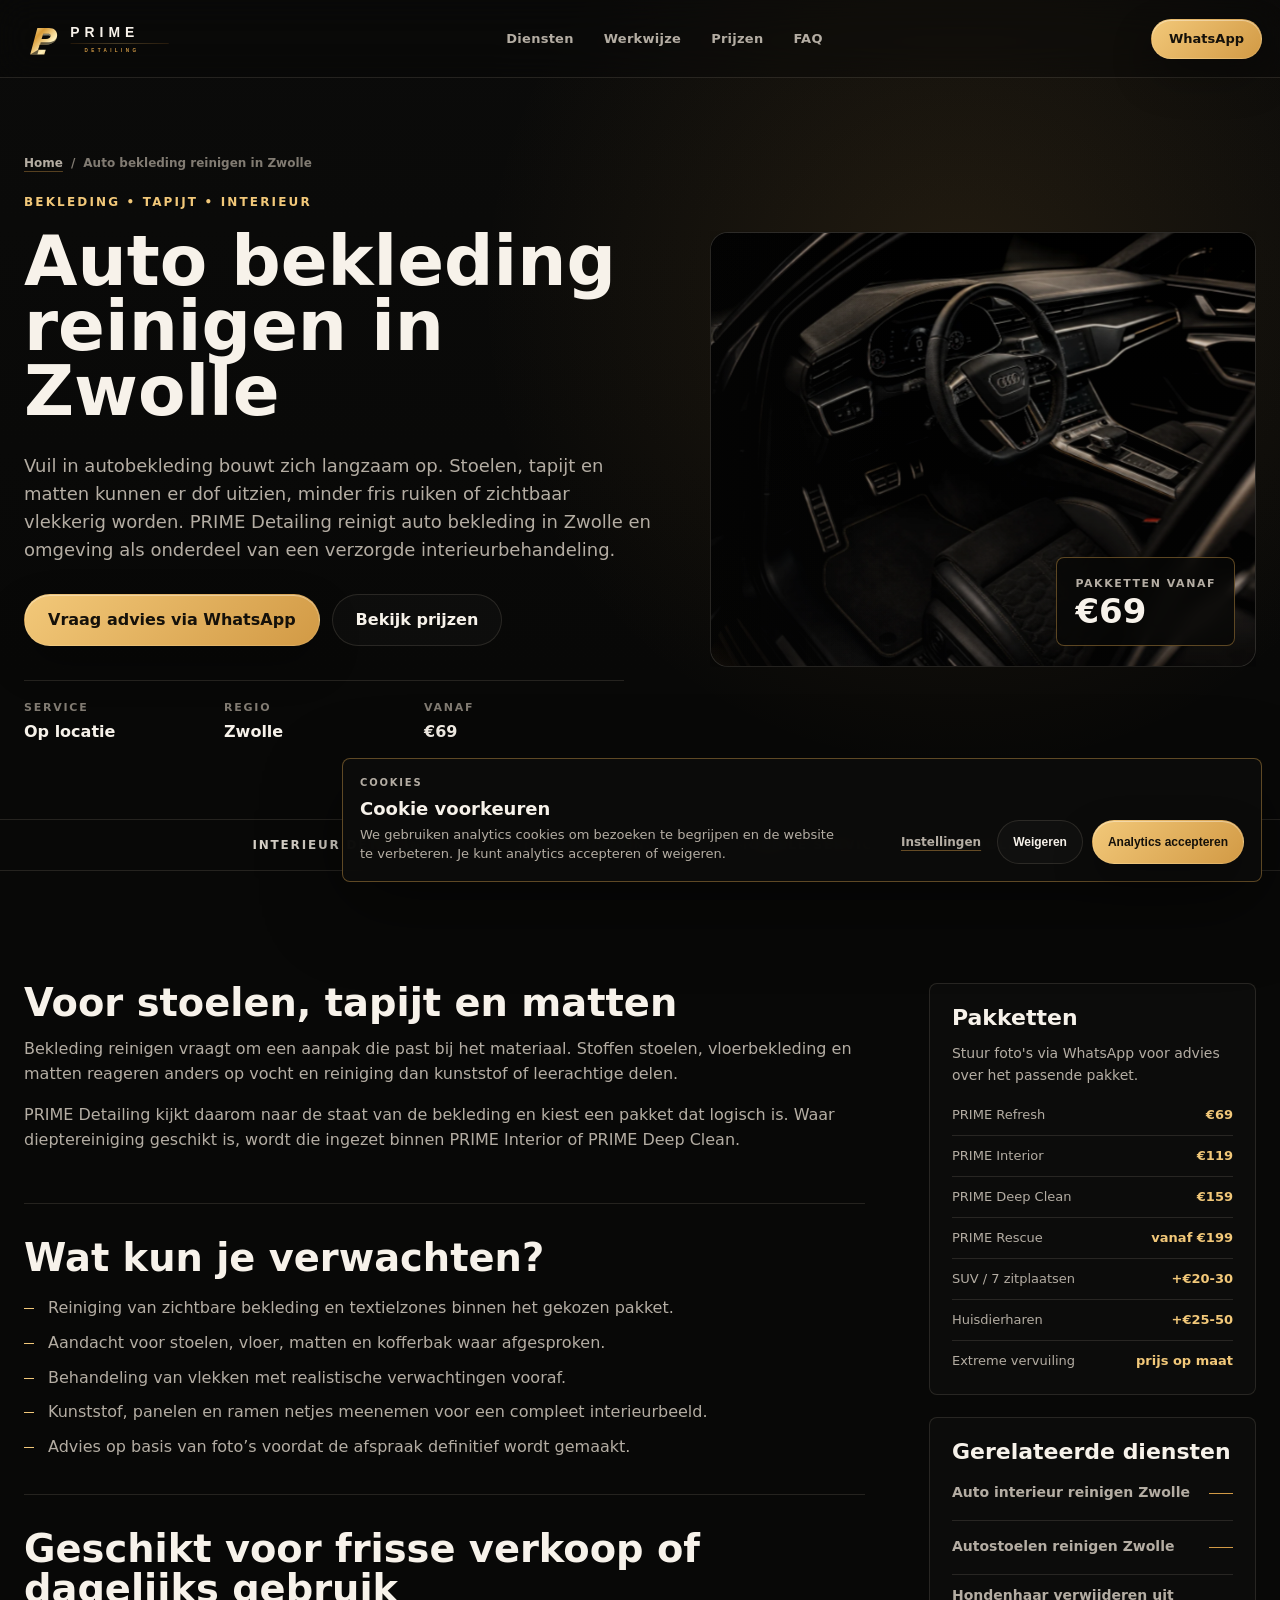
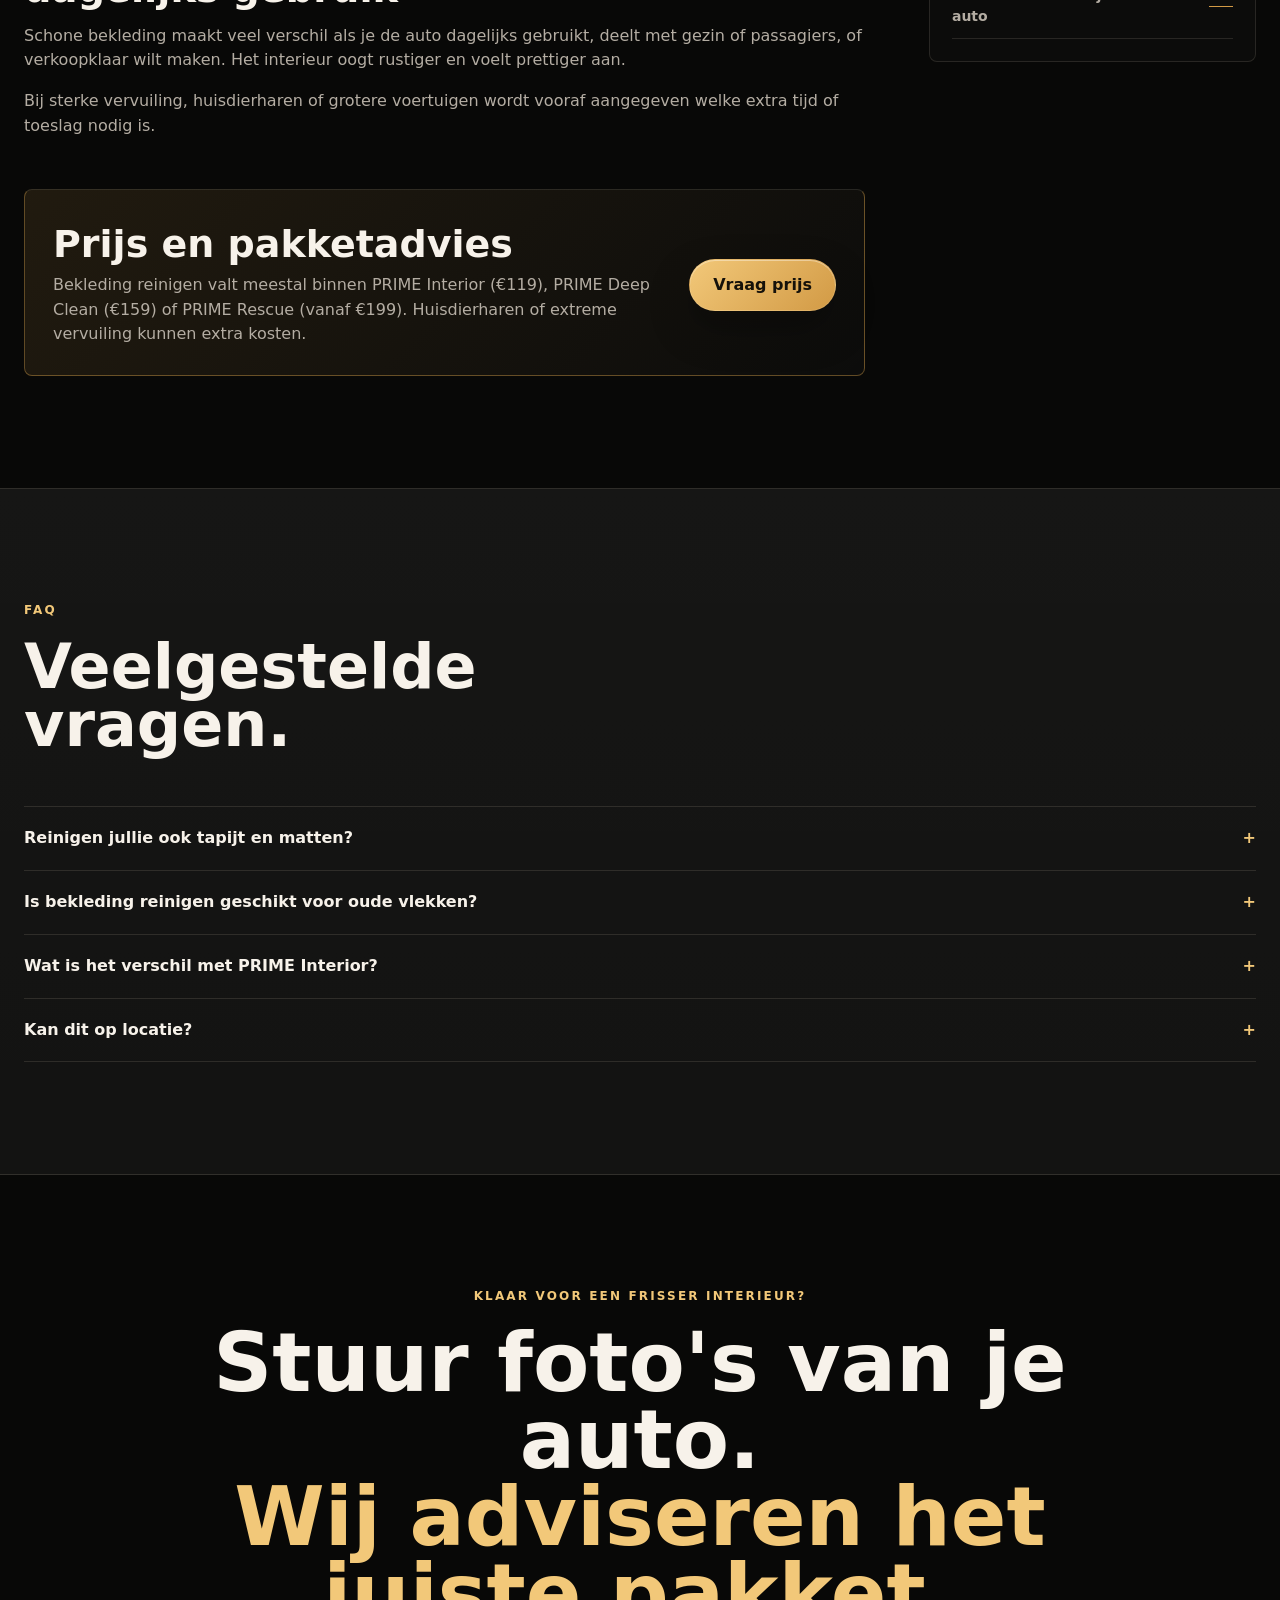
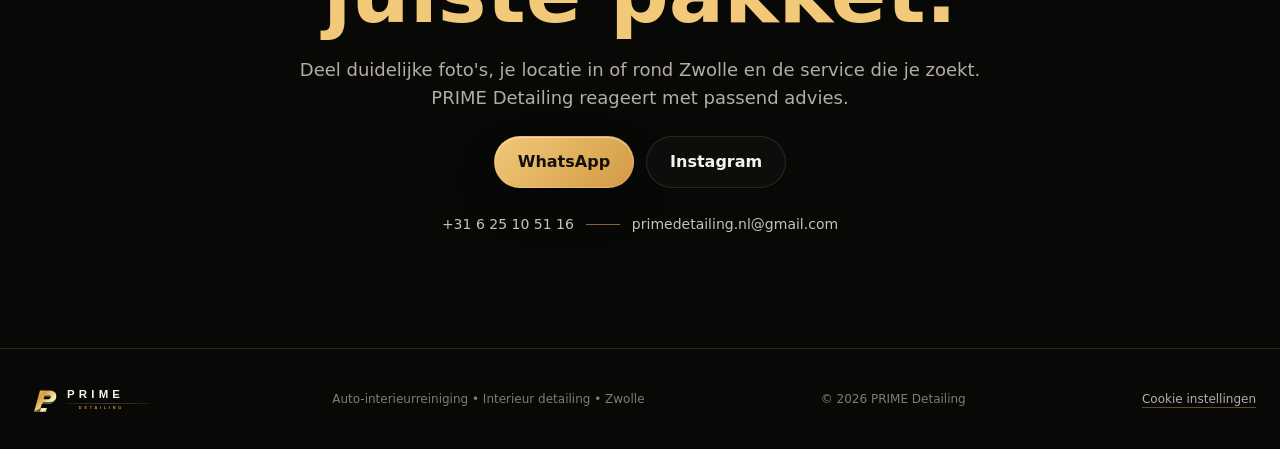
==== auto-bekleding-reinigen-zwolle/index.html @ 91b9eb79 "Add Dutch local SEO service pages" ====
<!doctype html>
<html lang="nl">
<head>
  <meta charset="UTF-8" />
  <meta name="viewport" content="width=device-width, initial-scale=1.0" />
  <meta name="theme-color" content="#080807" />
  <meta name="description" content="Auto bekleding reinigen in Zwolle en omgeving. PRIME Detailing reinigt stoelen, tapijt, matten en interieur op locatie." />
  <meta name="robots" content="index,follow" />
  <meta property="og:title" content="Auto Bekleding Reinigen Zwolle | PRIME Detailing" />
  <meta property="og:description" content="Auto bekleding reinigen in Zwolle en omgeving. PRIME Detailing reinigt stoelen, tapijt, matten en interieur op locatie." />
  <meta property="og:type" content="website" />
  <meta property="og:url" content="https://prime-detail.nl/auto-bekleding-reinigen-zwolle/" />
  <meta property="og:image" content="https://prime-detail.nl/assets/prime-detailing-og-zwolle.webp" />
  <meta property="og:image:width" content="1200" />
  <meta property="og:image:height" content="630" />
  <meta property="og:image:alt" content="PRIME Detailing auto-interieurreiniging in Zwolle" />
  <meta property="og:locale" content="nl_NL" />
  <meta property="og:site_name" content="PRIME Detailing" />
  <meta name="twitter:card" content="summary_large_image" />
  <meta name="twitter:title" content="Auto Bekleding Reinigen Zwolle | PRIME Detailing" />
  <meta name="twitter:description" content="Auto bekleding reinigen in Zwolle en omgeving. PRIME Detailing reinigt stoelen, tapijt, matten en interieur op locatie." />
  <meta name="twitter:image" content="https://prime-detail.nl/assets/prime-detailing-og-zwolle.webp" />
  <meta name="twitter:image:alt" content="PRIME Detailing auto-interieurreiniging in Zwolle" />
  <title>Auto Bekleding Reinigen Zwolle | PRIME Detailing</title>
  <link rel="icon" href="../assets/prime-logo-mark.svg" type="image/svg+xml" />
  <link rel="canonical" href="https://prime-detail.nl/auto-bekleding-reinigen-zwolle/" />
  <link rel="preload" as="image" href="../assets/prime-auto-interieur-reinigen-zwolle.webp" />
  <link rel="stylesheet" href="../styles.css?v=20260825-local-seo" />
  <script>
    window.dataLayer = window.dataLayer || [];
    window.gtag = function(){ dataLayer.push(arguments); };

    window.gtag("consent", "default", {
      analytics_storage: "denied",
      ad_storage: "denied",
      ad_user_data: "denied",
      ad_personalization: "denied",
      wait_for_update: 500
    });

    window.gtag("js", new Date());

    window.gtag("config", "G-OY96HZLQE2", {
      send_page_view: false
    });
  </script>
  <script async src="https://www.googletagmanager.com/gtag/js?id=G-OY96HZLQE2"></script>
  <script type="application/ld+json">
{
      "@context": "https://schema.org",
      "@type": "Service",
      "name": "Auto bekleding reinigen in Zwolle",
      "description": "Auto bekleding reinigen in Zwolle en omgeving. PRIME Detailing reinigt stoelen, tapijt, matten en interieur op locatie.",
      "serviceType": "Auto bekleding reinigen in Zwolle",
      "provider": {
            "@type": "AutomotiveBusiness",
            "name": "PRIME Detailing",
            "url": "https://prime-detail.nl/",
            "telephone": "+31 6 25 10 51 16",
            "email": "primedetailing.nl@gmail.com",
            "sameAs": [
                  "https://www.instagram.com/prime.detail.nl/"
            ]
      },
      "areaServed": {
            "@type": "City",
            "name": "Zwolle"
      }
}
  </script>
  <script type="application/ld+json">
{
      "@context": "https://schema.org",
      "@type": "FAQPage",
      "mainEntity": [
            {
                  "@type": "Question",
                  "name": "Reinigen jullie ook tapijt en matten?",
                  "acceptedAnswer": {
                        "@type": "Answer",
                        "text": "Ja, afhankelijk van het gekozen pakket worden stoelen, vloer, matten en kofferbak meegenomen."
                  }
            },
            {
                  "@type": "Question",
                  "name": "Is bekleding reinigen geschikt voor oude vlekken?",
                  "acceptedAnswer": {
                        "@type": "Answer",
                        "text": "Vaak is verbetering mogelijk, maar oude of ingetrokken vlekken verdwijnen niet altijd volledig. Foto’s vooraf helpen bij een eerlijke inschatting."
                  }
            },
            {
                  "@type": "Question",
                  "name": "Wat is het verschil met PRIME Interior?",
                  "acceptedAnswer": {
                        "@type": "Answer",
                        "text": "PRIME Interior is een pakket waarbij PRIME Refresh wordt uitgebreid met diepere reiniging van stoelen en tapijt waar dat passend is."
                  }
            },
            {
                  "@type": "Question",
                  "name": "Kan dit op locatie?",
                  "acceptedAnswer": {
                        "@type": "Answer",
                        "text": "Ja. PRIME Detailing werkt mobiel in Zwolle en omgeving, na afstemming van locatie en beschikbaarheden."
                  }
            }
      ]
}
  </script>
</head>
<body class="service-page">
  <header class="site-header">
    <a class="brand" href="../" aria-label="PRIME Detailing home">
      <img src="../assets/prime-logo-full.svg" alt="PRIME Detailing logo" width="760" height="210" />
    </a>
    <nav class="desktop-nav" aria-label="Hoofdnavigatie">
      <a href="../#diensten">Diensten</a>
      <a href="../#werkwijze">Werkwijze</a>
      <a href="#prijzen">Prijzen</a>
      <a href="#faq">FAQ</a>
    </nav>
    <div class="header-actions">
      <a class="button button-small wa-link" href="https://wa.me/31625105116?text=Hoi%20PRIME%2C%20ik%20wil%20graag%20mijn%20auto%20bekleding%20laten%20reinigen%20in%20Zwolle.%20Ik%20stuur%20foto's%20van%20de%20stoelen%2C%20tapijt%2C%20matten%20en%20mijn%20locatie%20mee." target="_blank" rel="noopener" data-track-placement="service_header" data-package="Auto bekleding reinigen in Zwolle">WhatsApp</a>
      <button class="mobile-menu-toggle" id="mobileMenuToggle" type="button" aria-controls="mobileMenu" aria-expanded="false" aria-label="Menu openen">
        <span></span>
        <span></span>
      </button>
    </div>
    <div class="mobile-nav-backdrop" id="mobileNavBackdrop" hidden></div>
    <nav class="mobile-nav" id="mobileMenu" aria-label="Mobiele navigatie" hidden>
      <a href="../#diensten">Diensten</a>
      <a href="../#werkwijze">Werkwijze</a>
      <a href="#prijzen">Prijzen</a>
      <a href="#faq">FAQ</a>
      <a href="../#contact">Contact</a>
      <a class="button wa-link" href="https://wa.me/31625105116?text=Hoi%20PRIME%2C%20ik%20wil%20graag%20mijn%20auto%20bekleding%20laten%20reinigen%20in%20Zwolle.%20Ik%20stuur%20foto's%20van%20de%20stoelen%2C%20tapijt%2C%20matten%20en%20mijn%20locatie%20mee." target="_blank" rel="noopener" data-track-placement="service_mobile_nav" data-package="Auto bekleding reinigen in Zwolle">WhatsApp</a>
    </nav>
  </header>

  <main id="top" class="service-page-main">
    <section class="hero section-pad">
      <div class="hero-copy reveal">
        <nav class="breadcrumbs" aria-label="Breadcrumb">
          <a href="../">Home</a>
          <span aria-hidden="true">/</span>
          <span>Auto bekleding reinigen in Zwolle</span>
        </nav>
        <p class="eyebrow">BEKLEDING • TAPIJT • INTERIEUR</p>
        <h1 class="hero-title">Auto bekleding reinigen in Zwolle</h1>
        <p class="hero-text">Vuil in autobekleding bouwt zich langzaam op. Stoelen, tapijt en matten kunnen er dof uitzien, minder fris ruiken of zichtbaar vlekkerig worden. PRIME Detailing reinigt auto bekleding in Zwolle en omgeving als onderdeel van een verzorgde interieurbehandeling.</p>
        <div class="hero-ctas">
          <a class="button wa-link" href="https://wa.me/31625105116?text=Hoi%20PRIME%2C%20ik%20wil%20graag%20mijn%20auto%20bekleding%20laten%20reinigen%20in%20Zwolle.%20Ik%20stuur%20foto's%20van%20de%20stoelen%2C%20tapijt%2C%20matten%20en%20mijn%20locatie%20mee." target="_blank" rel="noopener" data-track-placement="service_hero" data-package="Auto bekleding reinigen in Zwolle">Vraag advies via WhatsApp</a>
          <a class="button button-ghost" href="#prijzen">Bekijk prijzen</a>
        </div>
        <dl class="fact-strip" aria-label="PRIME Detailing kerninformatie">
          <div><dt>Service</dt><dd>Op locatie</dd></div>
          <div><dt>Regio</dt><dd>Zwolle</dd></div>
          <div><dt>Vanaf</dt><dd>€69</dd></div>
        </dl>
      </div>

      <div class="hero-media reveal" aria-label="PRIME Detailing premium interieur">
        <img src="../assets/prime-auto-interieur-reinigen-zwolle.webp" alt="Auto bekleding reinigen in Zwolle door PRIME Detailing in Zwolle" width="1536" height="1024" loading="eager" fetchpriority="high" decoding="async" />
        <div class="hero-price">
          <span>Pakketten vanaf</span>
          <strong>€69</strong>
        </div>
      </div>
    </section>

    <section class="ticker" aria-label="Diensten overzicht">
      <div class="ticker-track">
        <span>INTERIEUR DETAILING</span>
        <i aria-hidden="true"></i>
        <span>DIEPTEREINIGING</span>
        <i aria-hidden="true"></i>
        <span>MOBIELE SERVICE</span>
        <i aria-hidden="true"></i>
        <span>ZWOLLE</span>
        <i class="ticker-clone" aria-hidden="true"></i>
        <span class="ticker-clone" aria-hidden="true">INTERIEUR DETAILING</span>
        <i class="ticker-clone" aria-hidden="true"></i>
        <span class="ticker-clone" aria-hidden="true">DIEPTEREINIGING</span>
        <i class="ticker-clone" aria-hidden="true"></i>
        <span class="ticker-clone" aria-hidden="true">MOBIELE SERVICE</span>
        <i class="ticker-clone" aria-hidden="true"></i>
        <span class="ticker-clone" aria-hidden="true">ZWOLLE</span>
        <i class="ticker-clone" aria-hidden="true"></i>
      </div>
    </section>

    <section class="section-pad">
      <div class="service-content">
        <div class="service-prose">
          <section class="reveal">
            <h2>Voor stoelen, tapijt en matten</h2>
            <p>Bekleding reinigen vraagt om een aanpak die past bij het materiaal. Stoffen stoelen, vloerbekleding en matten reageren anders op vocht en reiniging dan kunststof of leerachtige delen.</p>
            <p>PRIME Detailing kijkt daarom naar de staat van de bekleding en kiest een pakket dat logisch is. Waar dieptereiniging geschikt is, wordt die ingezet binnen PRIME Interior of PRIME Deep Clean.</p>
          </section>

          <section class="reveal">
            <h2>Wat kun je verwachten?</h2>
            <ul class="service-list">
              <li>Reiniging van zichtbare bekleding en textielzones binnen het gekozen pakket.</li>
              <li>Aandacht voor stoelen, vloer, matten en kofferbak waar afgesproken.</li>
              <li>Behandeling van vlekken met realistische verwachtingen vooraf.</li>
              <li>Kunststof, panelen en ramen netjes meenemen voor een compleet interieurbeeld.</li>
              <li>Advies op basis van foto’s voordat de afspraak definitief wordt gemaakt.</li>
            </ul>
          </section>

          <section class="reveal">
            <h2>Geschikt voor frisse verkoop of dagelijks gebruik</h2>
            <p>Schone bekleding maakt veel verschil als je de auto dagelijks gebruikt, deelt met gezin of passagiers, of verkoopklaar wilt maken. Het interieur oogt rustiger en voelt prettiger aan.</p>
            <p>Bij sterke vervuiling, huisdierharen of grotere voertuigen wordt vooraf aangegeven welke extra tijd of toeslag nodig is.</p>
          </section>

          <section id="prijzen" class="service-cta reveal">
            <div>
              <h2>Prijs en pakketadvies</h2>
              <p>Bekleding reinigen valt meestal binnen PRIME Interior (€119), PRIME Deep Clean (€159) of PRIME Rescue (vanaf €199). Huisdierharen of extreme vervuiling kunnen extra kosten.</p>
            </div>
            <a class="button wa-link" href="https://wa.me/31625105116?text=Hoi%20PRIME%2C%20ik%20wil%20graag%20mijn%20auto%20bekleding%20laten%20reinigen%20in%20Zwolle.%20Ik%20stuur%20foto's%20van%20de%20stoelen%2C%20tapijt%2C%20matten%20en%20mijn%20locatie%20mee." target="_blank" rel="noopener" data-track-placement="service_pricing" data-package="Auto bekleding reinigen in Zwolle">Vraag prijs</a>
          </section>
        </div>

        <aside class="service-panel reveal" aria-label="Service informatie">
          <div class="service-aside-block">
            <h2>Pakketten</h2>
            <p>Stuur foto's via WhatsApp voor advies over het passende pakket.</p>
            <ul>
              <li><span>PRIME Refresh</span><strong>€69</strong></li>
              <li><span>PRIME Interior</span><strong>€119</strong></li>
              <li><span>PRIME Deep Clean</span><strong>€159</strong></li>
              <li><span>PRIME Rescue</span><strong>vanaf €199</strong></li>
              <li><span>SUV / 7 zitplaatsen</span><strong>+€20-30</strong></li>
              <li><span>Huisdierharen</span><strong>+€25-50</strong></li>
              <li><span>Extreme vervuiling</span><strong>prijs op maat</strong></li>
            </ul>
          </div>
          <div class="service-aside-block">
            <h2>Gerelateerde diensten</h2>
            <div class="service-related">
              <a href="../auto-interieur-reinigen-zwolle/">Auto interieur reinigen Zwolle</a>
            <a href="../autostoelen-reinigen-zwolle/">Autostoelen reinigen Zwolle</a>
            <a href="../hondenhaar-verwijderen-auto/">Hondenhaar verwijderen uit auto</a>
            </div>
          </div>
        </aside>
      </div>
    </section>

    <section id="faq" class="section-pad section-dark faq-section">
      <div class="section-heading reveal">
        <p class="eyebrow">FAQ</p>
        <h2>Veelgestelde vragen.</h2>
      </div>
      <div class="faq-list reveal">
        <details><summary>Reinigen jullie ook tapijt en matten?</summary><p>Ja, afhankelijk van het gekozen pakket worden stoelen, vloer, matten en kofferbak meegenomen.</p></details>
          <details><summary>Is bekleding reinigen geschikt voor oude vlekken?</summary><p>Vaak is verbetering mogelijk, maar oude of ingetrokken vlekken verdwijnen niet altijd volledig. Foto’s vooraf helpen bij een eerlijke inschatting.</p></details>
          <details><summary>Wat is het verschil met PRIME Interior?</summary><p>PRIME Interior is een pakket waarbij PRIME Refresh wordt uitgebreid met diepere reiniging van stoelen en tapijt waar dat passend is.</p></details>
          <details><summary>Kan dit op locatie?</summary><p>Ja. PRIME Detailing werkt mobiel in Zwolle en omgeving, na afstemming van locatie en beschikbaarheden.</p></details>
      </div>
    </section>

    <section id="contact" class="final-cta section-pad">
      <p class="eyebrow reveal">KLAAR VOOR EEN FRISSER INTERIEUR?</p>
      <h2 class="reveal">Stuur foto's van je auto.<br><span>Wij adviseren het juiste pakket.</span></h2>
      <p class="reveal">Deel duidelijke foto's, je locatie in of rond Zwolle en de service die je zoekt. PRIME Detailing reageert met passend advies.</p>
      <div class="hero-ctas center reveal">
        <a class="button wa-link" href="https://wa.me/31625105116?text=Hoi%20PRIME%2C%20ik%20wil%20graag%20mijn%20auto%20bekleding%20laten%20reinigen%20in%20Zwolle.%20Ik%20stuur%20foto's%20van%20de%20stoelen%2C%20tapijt%2C%20matten%20en%20mijn%20locatie%20mee." target="_blank" rel="noopener" data-track-placement="service_final_cta" data-package="Auto bekleding reinigen in Zwolle">WhatsApp</a>
        <a class="button button-ghost instagram-link" href="https://www.instagram.com/prime.detail.nl/" target="_blank" rel="noopener" data-track-placement="service_final_cta">Instagram</a>
      </div>
      <div class="contact-line reveal" aria-label="Contactgegevens">
        <a href="tel:+31625105116" data-track-placement="service_contact">+31 6 25 10 51 16</a>
        <span aria-hidden="true"></span>
        <a href="mailto:primedetailing.nl@gmail.com" data-track-placement="service_contact">primedetailing.nl@gmail.com</a>
      </div>
    </section>
  </main>

  <footer>
    <div class="brand footer-brand">
      <img src="../assets/prime-logo-full.svg" alt="PRIME Detailing" width="760" height="210" />
    </div>
    <p>Auto-interieurreiniging • Interieur detailing • Zwolle</p>
    <p>© <span id="year"></span> PRIME Detailing</p>
    <button class="footer-cookie-link" id="cookieSettingsFooter" type="button">Cookie instellingen</button>
  </footer>

  <section class="cookie-banner" id="cookieBanner" role="dialog" aria-labelledby="cookieTitle" aria-describedby="cookieText" hidden>
    <div class="cookie-copy">
      <p class="eyebrow">COOKIES</p>
      <h2 id="cookieTitle">Cookie voorkeuren</h2>
      <p id="cookieText">We gebruiken analytics cookies om bezoeken te begrijpen en de website te verbeteren. Je kunt analytics accepteren of weigeren.</p>
      <div class="cookie-preferences" id="cookiePreferences" hidden>
        <label class="cookie-toggle">
          <input id="cookieAnalyticsToggle" type="checkbox" />
          <span>
            <strong>Analytics cookies</strong>
            <em>Helpt ons te zien hoe de website wordt gebruikt.</em>
          </span>
        </label>
      </div>
    </div>
    <div class="cookie-actions">
      <button class="cookie-settings-button" id="cookieSettingsButton" type="button">Instellingen</button>
      <button class="button button-ghost" id="cookieRejectButton" type="button">Weigeren</button>
      <button class="button cookie-save-button" id="cookieSaveButton" type="button" hidden>Voorkeur opslaan</button>
      <button class="button" id="cookieAcceptButton" type="button">Analytics accepteren</button>
    </div>
  </section>

  <a class="floating-whatsapp wa-link" href="https://wa.me/31625105116?text=Hoi%20PRIME%2C%20ik%20wil%20graag%20mijn%20auto%20bekleding%20laten%20reinigen%20in%20Zwolle.%20Ik%20stuur%20foto's%20van%20de%20stoelen%2C%20tapijt%2C%20matten%20en%20mijn%20locatie%20mee." target="_blank" rel="noopener" aria-label="Vraag advies via WhatsApp" data-track-placement="service_floating" data-package="Auto bekleding reinigen in Zwolle">WhatsApp</a>
  <script src="../script.js?v=20260825-local-seo"></script>
</body>
</html>
---- styles.css ----
:root {
  --bg: #080807;
  --bg-soft: #10100f;
  --surface: #151412;
  --surface-strong: #1b1916;
  --line: rgba(244, 229, 201, .12);
  --line-strong: rgba(213, 160, 75, .42);
  --text: #f7f2ea;
  --muted: #b4ada3;
  --muted-dark: #817b72;
  --gold: #d29a45;
  --gold-bright: #f2c879;
  --black: #080807;
  --max: 1280px;
  --ease: cubic-bezier(.22, 1, .36, 1);
  --motion-ease: cubic-bezier(.16, 1, .3, 1);
}

* { box-sizing: border-box; }
html { overflow-x: hidden; scroll-behavior: smooth; scroll-padding-top: 92px; }
body {
  margin: 0;
  overflow-x: hidden;
  background:
    radial-gradient(circle at 75% 8%, rgba(210, 154, 69, .12), transparent 30rem),
    linear-gradient(180deg, #0b0b0a 0%, var(--bg) 42rem);
  color: var(--text);
  font-family: Inter, ui-sans-serif, system-ui, -apple-system, BlinkMacSystemFont, "Segoe UI", sans-serif;
  line-height: 1.55;
  text-rendering: optimizeLegibility;
}
a { color: inherit; text-decoration: none; overflow-wrap: anywhere; }
img { display: block; max-width: 100%; }
button, a { -webkit-tap-highlight-color: transparent; }
:focus-visible { outline: 2px solid var(--gold-bright); outline-offset: 4px; }
[hidden] { display: none !important; }
body.nav-open { overflow: hidden; }
.sr-only {
  position: absolute;
  width: 1px;
  height: 1px;
  padding: 0;
  margin: -1px;
  overflow: hidden;
  clip: rect(0, 0, 0, 0);
  white-space: nowrap;
  border: 0;
}

.section-pad { padding: 112px max(24px, calc((100vw - var(--max)) / 2)); }
.section-dark {
  background: linear-gradient(180deg, rgba(255,255,255,.025), rgba(255,255,255,.01)), var(--bg-soft);
  border-top: 1px solid var(--line);
  border-bottom: 1px solid var(--line);
}
.section-rule { border-top: 1px solid var(--line); }

.site-header {
  height: 78px;
  position: sticky;
  top: 0;
  z-index: 50;
  display: flex;
  align-items: center;
  justify-content: space-between;
  gap: 18px;
  padding: 0 max(18px, calc((100vw - var(--max)) / 2));
  background: rgba(8, 8, 7, .34);
  border-bottom: 1px solid var(--line);
  backdrop-filter: blur(18px);
  transition: height .32s var(--motion-ease), background .32s ease, border-color .32s ease, box-shadow .32s ease;
}
.site-header.is-scrolled {
  height: 66px;
  background: rgba(8, 8, 7, .92);
  border-color: rgba(244, 229, 201, .16);
  box-shadow: 0 18px 46px rgba(0,0,0,.2);
}
.brand {
  display: flex;
  align-items: center;
  min-height: 44px;
  min-width: 0;
}
.brand img {
  width: 160px;
  height: auto;
  flex: 0 0 auto;
  border-radius: 0;
  object-fit: contain;
}
.desktop-nav { display: flex; align-items: center; gap: 30px; }
.desktop-nav a {
  max-width: 12rem;
  color: var(--muted);
  font-size: 13px;
  font-weight: 700;
  letter-spacing: .02em;
  line-height: 1.2;
  text-align: center;
  transition: color .2s ease;
}
.desktop-nav a:hover,
.desktop-nav a.is-active { color: var(--text); }
.desktop-nav a.is-active { text-shadow: 0 0 24px rgba(242,200,121,.28); }
.header-actions { display: flex; align-items: center; gap: 10px; }
.lang-selector {
  position: relative;
  flex: 0 0 auto;
}
.lang-button {
  height: 40px;
  min-width: 58px;
  display: inline-flex;
  align-items: center;
  justify-content: center;
  gap: 7px;
  padding: 0 13px;
  border: 1px solid var(--line);
  border-radius: 999px;
  background: rgba(255,255,255,.02);
  color: var(--text);
  font: inherit;
  font-size: 13px;
  font-weight: 850;
  letter-spacing: .06em;
  cursor: pointer;
  transition: border-color .2s ease, background .2s ease, color .2s ease;
}
.lang-button:hover,
.lang-button[aria-expanded="true"] {
  border-color: var(--line-strong);
  background: rgba(255,255,255,.045);
}
.lang-chevron {
  width: 6px;
  height: 6px;
  border-right: 1.5px solid currentColor;
  border-bottom: 1.5px solid currentColor;
  transform: translateY(-2px) rotate(45deg);
  opacity: .86;
}
.lang-menu {
  position: absolute;
  top: calc(100% + 10px);
  right: 0;
  z-index: 72;
  min-width: 172px;
  padding: 7px;
  border: 1px solid var(--line-strong);
  border-radius: 8px;
  background: rgba(12,12,11,.98);
  box-shadow: 0 24px 72px rgba(0,0,0,.42);
  backdrop-filter: blur(18px);
}
.lang-menu::before {
  content: "";
  position: absolute;
  top: -5px;
  right: 19px;
  width: 9px;
  height: 9px;
  border-left: 1px solid var(--line-strong);
  border-top: 1px solid var(--line-strong);
  background: rgba(12,12,11,.98);
  transform: rotate(45deg);
}
.lang-option {
  width: 100%;
  min-height: 42px;
  display: flex;
  align-items: center;
  justify-content: space-between;
  gap: 12px;
  padding: 0 11px;
  border: 0;
  border-radius: 6px;
  background: transparent;
  color: var(--muted);
  font: inherit;
  font-size: 13px;
  font-weight: 780;
  line-height: 1.2;
  text-align: left;
  cursor: pointer;
}
.lang-option:hover,
.lang-option:focus-visible {
  color: var(--text);
  background: rgba(255,255,255,.055);
}
.lang-option.is-active {
  color: var(--gold-bright);
  background: rgba(210,154,69,.09);
}
.lang-option.is-active::after {
  content: "";
  width: 19px;
  height: 1px;
  flex: 0 0 auto;
  background: var(--gold);
}
.mobile-menu-toggle {
  display: none;
  position: relative;
  width: 44px;
  height: 44px;
  border: 1px solid var(--line);
  border-radius: 50%;
  background: rgba(255,255,255,.02);
  color: var(--text);
  cursor: pointer;
}
.mobile-menu-toggle span {
  display: block;
  width: 17px;
  height: 2px;
  margin: 4px auto;
  border-radius: 999px;
  background: currentColor;
  transition: transform .24s var(--motion-ease), opacity .24s ease;
}
.mobile-nav-backdrop {
  position: fixed;
  inset: 0;
  z-index: 47;
  background: rgba(0,0,0,.42);
  backdrop-filter: blur(3px);
}
.mobile-nav {
  position: fixed;
  top: calc(76px + env(safe-area-inset-top));
  left: 14px;
  right: 14px;
  z-index: 48;
  display: grid;
  gap: 6px;
  padding: 14px;
  border: 1px solid var(--line-strong);
  border-radius: 8px;
  background: rgba(12,12,11,.96);
  box-shadow: 0 28px 80px rgba(0,0,0,.42);
  backdrop-filter: blur(18px);
}
.mobile-nav a:not(.button) {
  min-height: 48px;
  display: flex;
  align-items: center;
  justify-content: space-between;
  padding: 0 12px;
  border-bottom: 1px solid var(--line);
  color: var(--text);
  font-size: 15px;
  font-weight: 850;
}
.mobile-nav a.is-active {
  color: var(--gold-bright);
}
.mobile-nav a:not(.button)::after {
  content: "";
  width: 24px;
  height: 1px;
  background: var(--gold);
  opacity: .74;
}
.mobile-nav .button {
  margin-top: 8px;
  width: 100%;
}
body.nav-open .mobile-menu-toggle span:first-child { transform: translateY(3px) rotate(45deg); }
body.nav-open .mobile-menu-toggle span:last-child { transform: translateY(-3px) rotate(-45deg); }
body.nav-open .mobile-menu-toggle { z-index: 49; }
.button {
  display: inline-flex;
  align-items: center;
  justify-content: center;
  min-height: 52px;
  max-width: 100%;
  padding: 0 23px;
  border: 1px solid rgba(255,255,255,.08);
  border-radius: 999px;
  background: linear-gradient(135deg, var(--gold-bright), var(--gold));
  color: #15110a;
  font-weight: 850;
  line-height: 1;
  box-shadow: inset 0 1px 0 rgba(255,255,255,.38), 0 18px 42px rgba(0,0,0,.28);
  transform: translate3d(var(--mx, 0), var(--my, 0), 0);
  transition: transform .24s var(--motion-ease), filter .22s ease, border-color .22s ease, box-shadow .24s ease;
}
.button:hover { transform: translate3d(var(--mx, 0), calc(var(--my, 0) - 2px), 0); filter: brightness(1.04); }
.button-small { min-height: 40px; padding: 0 17px; font-size: 13px; }
.button-ghost {
  background: rgba(255,255,255,.025);
  color: var(--text);
  border-color: var(--line);
  box-shadow: none;
}
.button-ghost:hover { border-color: var(--line-strong); }

.hero {
  min-height: auto;
  display: grid;
  grid-template-columns: minmax(0, .42fr) minmax(0, .58fr);
  gap: clamp(30px, 4.4vw, 58px);
  align-items: center;
  padding-top: clamp(56px, 7vw, 88px);
  padding-bottom: clamp(48px, 6vw, 74px);
}
.hero-copy {
  min-width: 0;
  align-self: center;
  padding-top: 0;
}
.eyebrow {
  margin: 0 0 18px;
  color: var(--gold-bright);
  font-size: 12px;
  font-weight: 850;
  letter-spacing: .18em;
  text-transform: uppercase;
  overflow-wrap: anywhere;
}
.hero-title,
.section-heading h2,
.final-cta h2,
.area-section h2 {
  margin: 0;
  max-width: 12ch;
  font-size: clamp(46px, 6vw, 78px);
  line-height: .94;
  letter-spacing: 0;
}
html[data-language="ru"] .hero-title,
html[data-language="ua"] .hero-title,
html[data-language="ru"] .section-heading h2,
html[data-language="ua"] .section-heading h2,
html[data-language="ru"] .final-cta h2,
html[data-language="ua"] .final-cta h2,
html[data-language="ru"] .area-section h2,
html[data-language="ua"] .area-section h2 {
  max-width: 16ch;
}
html[lang="ru"] .hero-title,
html[lang="uk"] .hero-title {
  max-width: 18.5ch;
  font-size: clamp(42px, 5.2vw, 68px);
  line-height: .96;
}
html[lang="uk"] .hero-title {
  max-width: 19ch;
  font-size: clamp(42px, 4.85vw, 62px);
}
.hero-title span,
.final-cta h2 span { color: var(--gold-bright); }
.hero-text {
  max-width: 650px;
  margin: 28px 0 30px;
  color: var(--muted);
  font-size: 18px;
}
.hero-ctas { display: flex; gap: 12px; flex-wrap: wrap; }
.fact-strip {
  display: grid;
  grid-template-columns: repeat(3, minmax(0, 1fr));
  max-width: 600px;
  margin: 34px 0 0;
  padding: 18px 0 0;
  border-top: 1px solid var(--line);
}
.fact-strip div { min-width: 0; padding-right: 16px; }
.fact-strip dt {
  color: var(--muted-dark);
  font-size: 11px;
  font-weight: 800;
  letter-spacing: .16em;
  text-transform: uppercase;
}
.fact-strip dd {
  margin: 4px 0 0;
  color: var(--text);
  font-size: 16px;
  font-weight: 800;
}
.hero-media {
  position: relative;
  height: clamp(430px, 38vw, 560px);
  overflow: hidden;
  border: 1px solid var(--line);
  border-radius: 18px;
  background: #111;
  box-shadow: 0 28px 80px rgba(0,0,0,.34);
  clip-path: inset(0 0 0 0);
}
.hero-media::before {
  content: "";
  position: absolute;
  inset: 0;
  z-index: 1;
  background:
    linear-gradient(90deg, rgba(8,8,7,.34), transparent 34%),
    linear-gradient(180deg, rgba(8,8,7,.02), rgba(8,8,7,.36));
  pointer-events: none;
}
.hero-media img {
  width: 100%;
  height: 100%;
  object-fit: cover;
  object-position: 56% 50%;
  filter: saturate(.94) contrast(1.04) brightness(.9);
  transform: translate3d(0, var(--hero-shift, 0), 0) scale(var(--hero-scale, 1.02));
  transform-origin: center;
  will-change: transform;
}
.hero-price {
  position: absolute;
  right: 20px;
  bottom: 20px;
  z-index: 2;
  min-width: 168px;
  padding: 17px 18px;
  border: 1px solid var(--line-strong);
  border-radius: 8px;
  background: rgba(8,8,7,.82);
  backdrop-filter: blur(10px);
}
.hero-price span {
  display: block;
  color: var(--muted);
  font-size: 11px;
  font-weight: 800;
  letter-spacing: .14em;
  text-transform: uppercase;
}
.hero-price strong { display: block; margin-top: 2px; font-size: 34px; line-height: 1; }

.ticker {
  display: flex;
  align-items: center;
  justify-content: center;
  overflow: hidden;
  padding: 16px 20px;
  border-top: 1px solid var(--line);
  border-bottom: 1px solid var(--line);
  color: #d6d0c7;
  font-size: 12px;
  font-weight: 850;
  letter-spacing: .15em;
  white-space: nowrap;
}
.ticker-track {
  display: flex;
  align-items: center;
  justify-content: center;
  gap: 22px;
  width: max-content;
}
.ticker-clone { display: none; }
.ticker i {
  flex: 0 0 auto;
  width: 34px;
  height: 1px;
  background: linear-gradient(90deg, transparent, var(--gold), transparent);
}
.section-heading {
  max-width: 760px;
  margin: 0 auto 52px;
  text-align: center;
}
.section-heading.left { margin-left: 0; text-align: left; }
.section-heading h2 { max-width: 14ch; margin-inline: auto; font-size: clamp(36px, 5vw, 62px); }
.section-heading.left h2 { margin-inline: 0; }
.section-heading p:not(.eyebrow) {
  margin: 20px 0 0;
  color: var(--muted);
  font-size: 17px;
}

.service-grid {
  display: grid;
  grid-template-columns: repeat(4, minmax(0, 1fr));
  gap: 14px;
}
.service-card {
  position: relative;
  min-height: 318px;
  display: flex;
  flex-direction: column;
  padding: 28px;
  border: 1px solid var(--line);
  border-radius: 8px;
  background: linear-gradient(180deg, rgba(255,255,255,.035), rgba(255,255,255,.012)), var(--surface);
  transform: translate3d(var(--mx, 0), var(--my, 0), 0);
  transition: transform .32s var(--motion-ease), border-color .32s ease, background .32s ease, box-shadow .32s ease;
}
.service-card::after {
  content: "";
  position: absolute;
  inset: 0;
  border-radius: inherit;
  background: linear-gradient(135deg, rgba(242,200,121,.16), transparent 44%);
  opacity: 0;
  pointer-events: none;
  transition: opacity .32s ease;
}
.service-card:hover {
  transform: translate3d(var(--mx, 0), calc(var(--my, 0) - 5px), 0);
  border-color: var(--line-strong);
  box-shadow: 0 24px 54px rgba(0,0,0,.24);
}
.service-card:hover::after { opacity: 1; }
.service-card.featured {
  border-color: var(--line-strong);
  background:
    linear-gradient(180deg, rgba(213,160,75,.12), rgba(255,255,255,.012) 44%),
    var(--surface-strong);
}
.service-card.featured::before {
  content: "";
  position: absolute;
  inset: -1px;
  border-radius: inherit;
  border: 1px solid rgba(242,200,121,.26);
  pointer-events: none;
}
.service-index {
  color: var(--gold);
  font-size: 12px;
  font-weight: 850;
  letter-spacing: .18em;
}
.tag {
  position: absolute;
  top: 22px;
  right: 22px;
  color: var(--gold-bright);
  font-size: 10px;
  font-weight: 850;
  letter-spacing: .12em;
}
.service-card h3 {
  margin: 48px 0 12px;
  font-size: 18px;
  letter-spacing: .05em;
}
.service-card p { margin: 0; color: var(--muted); font-size: 14px; }
.service-card strong {
  margin-top: auto;
  color: var(--gold-bright);
  font-size: 28px;
  line-height: 1;
}
.service-card-link { min-height: 44px; display: inline-flex; align-items: center; }
.service-links {
  max-width: 920px;
  margin: 38px auto 0;
  padding-top: 28px;
  border-top: 1px solid var(--line);
}
.service-links .eyebrow { margin-bottom: 10px; }
.service-links h3 {
  margin: 0 0 18px;
  font-size: 22px;
  line-height: 1.2;
}
.service-link-grid {
  display: grid;
  grid-template-columns: repeat(5, minmax(0, 1fr));
  gap: 10px;
}
.service-link-grid a {
  min-height: 58px;
  display: flex;
  align-items: center;
  padding: 13px 14px;
  border: 1px solid var(--line);
  border-radius: 8px;
  background: rgba(255,255,255,.018);
  color: var(--muted);
  font-size: 13px;
  font-weight: 800;
  line-height: 1.25;
  transition: color .2s ease, border-color .2s ease, background .2s ease, transform .24s var(--motion-ease);
}
.service-link-grid a:hover {
  color: var(--text);
  border-color: var(--line-strong);
  background: rgba(255,255,255,.035);
  transform: translateY(-2px);
}

.service-page .site-header .brand[href="../"] img { width: 160px; }
.service-page-main .hero {
  grid-template-columns: minmax(0, .9fr) minmax(320px, .78fr);
  padding-top: clamp(48px, 6vw, 76px);
}
.breadcrumbs {
  display: flex;
  flex-wrap: wrap;
  gap: 8px;
  margin: 0 0 20px;
  color: var(--muted-dark);
  font-size: 12px;
  font-weight: 800;
}
.breadcrumbs a {
  color: var(--muted);
  text-decoration: underline;
  text-decoration-color: rgba(210,154,69,.38);
  text-underline-offset: 4px;
}
.service-page-main .hero-title {
  max-width: 13ch;
  font-size: clamp(42px, 5.4vw, 70px);
}
.service-page-main .hero-text { max-width: 720px; }
.service-page-main .hero-media { height: clamp(390px, 34vw, 500px); }
.service-page-main .hero-media img { object-position: 54% 50%; }
.service-content {
  display: grid;
  grid-template-columns: minmax(0, .72fr) minmax(280px, .28fr);
  gap: clamp(34px, 5vw, 64px);
  align-items: start;
}
.service-prose {
  display: grid;
  gap: 34px;
}
.service-prose section {
  padding-top: 34px;
  border-top: 1px solid var(--line);
}
.service-prose section:first-child { padding-top: 0; border-top: 0; }
.service-prose h2,
.service-panel h2 {
  margin: 0 0 14px;
  font-size: clamp(28px, 3vw, 42px);
  line-height: 1.05;
}
.service-prose p,
.service-prose li,
.service-panel p,
.service-panel li {
  color: var(--muted);
  font-size: 16px;
}
.service-prose p { margin: 0 0 16px; }
.service-list {
  display: grid;
  gap: 10px;
  margin: 18px 0 0;
  padding: 0;
  list-style: none;
}
.service-list li {
  position: relative;
  padding-left: 24px;
}
.service-list li::before {
  content: "";
  position: absolute;
  left: 0;
  top: .75em;
  width: 10px;
  height: 1px;
  background: var(--gold-bright);
}
.service-panel {
  position: sticky;
  top: 96px;
  display: grid;
  gap: 22px;
}
.service-aside-block {
  padding: 22px;
  border: 1px solid var(--line);
  border-radius: 8px;
  background: rgba(255,255,255,.02);
}
.service-aside-block h2 { font-size: 22px; }
.service-aside-block p { margin: 0 0 18px; font-size: 14px; }
.service-aside-block ul {
  display: grid;
  gap: 10px;
  margin: 0;
  padding: 0;
  list-style: none;
}
.service-aside-block li {
  display: flex;
  justify-content: space-between;
  gap: 14px;
  padding-bottom: 10px;
  border-bottom: 1px solid var(--line);
  font-size: 13px;
}
.service-aside-block li:last-child { padding-bottom: 0; border-bottom: 0; }
.service-aside-block strong {
  color: var(--gold-bright);
  white-space: nowrap;
}
.service-related {
  display: grid;
  gap: 10px;
}
.service-related a {
  min-height: 44px;
  display: flex;
  align-items: center;
  justify-content: space-between;
  gap: 12px;
  padding: 0 0 10px;
  border-bottom: 1px solid var(--line);
  color: var(--muted);
  font-size: 14px;
  font-weight: 800;
}
.service-related a::after {
  content: "";
  width: 24px;
  height: 1px;
  flex: 0 0 auto;
  background: var(--gold);
}
.service-related a:hover { color: var(--text); }
.service-cta {
  display: grid;
  grid-template-columns: minmax(0, 1fr) auto;
  gap: 24px;
  align-items: center;
  padding: 28px;
  border: 1px solid var(--line-strong);
  border-radius: 8px;
  background: linear-gradient(135deg, rgba(213,160,75,.12), rgba(255,255,255,.018));
}
.service-cta h2 {
  margin: 0 0 8px;
  font-size: clamp(26px, 3vw, 38px);
  line-height: 1.08;
}
.service-cta p {
  margin: 0;
  color: var(--muted);
}
.service-page .faq-section {
  display: block;
}
.service-page .faq-section .section-heading {
  margin-left: 0;
  text-align: left;
}
.service-page .faq-section .section-heading h2 { margin-inline: 0; }

.split-section {
  display: grid;
  grid-template-columns: minmax(0, .9fr) minmax(320px, 1.1fr);
  gap: clamp(44px, 7vw, 86px);
  align-items: start;
}
.text-link {
  display: inline-flex;
  align-items: center;
  margin-top: 26px;
  color: var(--gold-bright);
  font-weight: 850;
}
.text-link::after { content: ""; width: 38px; height: 1px; margin-left: 12px; background: var(--gold); }
.steps { display: grid; gap: 12px; }
.step {
  position: relative;
  display: grid;
  grid-template-columns: 54px minmax(0, 1fr);
  gap: 18px;
  padding: 24px 0;
  border-top: 1px solid var(--line);
  opacity: .56;
  transition: opacity .45s ease, transform .45s var(--motion-ease);
}
.step:last-child { border-bottom: 1px solid var(--line); }
.step::before {
  content: "";
  position: absolute;
  top: -1px;
  left: 0;
  width: 100%;
  height: 1px;
  background: linear-gradient(90deg, var(--gold-bright), transparent);
  transform: scaleX(0);
  transform-origin: left;
  transition: transform .7s var(--motion-ease);
}
.step.is-active {
  opacity: 1;
  transform: translateX(4px);
}
.step.is-active::before { transform: scaleX(1); }
.step > span { color: var(--gold-bright); font-weight: 850; letter-spacing: .12em; }
.step h3 { margin: 0 0 6px; font-size: 20px; }
.step p { margin: 0; color: var(--muted); }

.pricing-shell {
  max-width: 920px;
  margin: 0 auto;
  padding: 0;
  list-style: none;
  border-top: 1px solid var(--line-strong);
  border-bottom: 1px solid var(--line);
}
.price-row {
  display: flex;
  align-items: center;
  justify-content: space-between;
  gap: 24px;
  padding: 24px 0;
  border-bottom: 1px solid var(--line);
  transition: padding-inline .28s var(--motion-ease), background .28s ease, border-color .28s ease;
}
.price-row:hover {
  padding-inline: 18px;
  background: rgba(255,255,255,.022);
  border-color: rgba(213,160,75,.24);
}
.price-row:last-child { border-bottom: 0; }
.price-row div { min-width: 0; display: flex; flex-direction: column; }
.price-row strong { letter-spacing: .05em; }
.price-row span { margin-top: 3px; color: var(--muted); font-size: 14px; }
.price-row b { flex: 0 0 auto; color: var(--gold-bright); font-size: 23px; white-space: nowrap; }
.price-row:hover b { filter: drop-shadow(0 0 16px rgba(242,200,121,.24)); }
.package-link {
  width: fit-content;
  margin-top: 12px;
  color: var(--gold-bright);
  font-size: 12px;
  font-weight: 850;
  letter-spacing: .08em;
  text-transform: uppercase;
  transform: translate3d(var(--mx, 0), var(--my, 0), 0);
  transition: color .2s ease, transform .24s var(--motion-ease);
}
.package-link::after {
  content: "";
  display: inline-block;
  width: 28px;
  height: 1px;
  margin-left: 10px;
  vertical-align: middle;
  background: currentColor;
  transform: scaleX(.55);
  transform-origin: left;
  transition: transform .24s var(--motion-ease);
}
.package-link:hover { transform: translate3d(var(--mx, 0), calc(var(--my, 0) - 1px), 0); color: var(--text); }
.package-link:hover::after { transform: scaleX(1); }
.extras-grid {
  max-width: 920px;
  display: grid;
  grid-template-columns: repeat(3, minmax(0, 1fr));
  gap: 12px;
  margin: 22px auto 0;
}
.extras-grid div {
  min-width: 0;
  padding: 18px;
  border: 1px solid var(--line);
  border-radius: 8px;
  background: rgba(255,255,255,.02);
}
.extras-grid span { display: block; color: var(--muted); font-size: 13px; }
.extras-grid strong { display: block; margin-top: 8px; font-size: 18px; }
.pricing-note {
  max-width: 920px;
  margin: 18px auto 0;
  color: var(--muted-dark);
  font-size: 12px;
}

.why-grid {
  display: grid;
  grid-template-columns: repeat(3, minmax(0, 1fr));
  gap: 18px;
}
.why-grid article {
  position: relative;
  padding: 28px 0 0;
  border-top: 1px solid var(--line);
  transition: transform .3s var(--motion-ease), border-color .3s ease;
}
.why-grid article::before {
  content: "";
  position: absolute;
  top: -1px;
  left: 0;
  width: 68px;
  height: 1px;
  background: var(--gold-bright);
  transform: scaleX(.18);
  transform-origin: left;
  transition: transform .36s var(--motion-ease);
}
.why-grid article:hover {
  transform: translateY(-4px);
  border-color: rgba(242,200,121,.2);
}
.why-grid article:hover::before { transform: scaleX(1); }
.why-grid article > span {
  color: var(--gold);
  font-size: 12px;
  font-weight: 850;
  letter-spacing: .18em;
}
.why-grid h3 { margin: 26px 0 10px; font-size: 20px; }
.why-grid p { margin: 0; color: var(--muted); }
.area-section {
  display: grid;
  grid-template-columns: minmax(0, 1fr) minmax(320px, .8fr);
  gap: 50px;
  align-items: end;
}
.area-section h2 { max-width: none; font-size: clamp(42px, 6vw, 76px); }
.area-copy { display: grid; gap: 24px; }
.area-copy > p { max-width: 540px; margin: 0; color: var(--muted); font-size: 18px; }
.area-visual {
  position: relative;
  min-height: 210px;
  overflow: hidden;
  border-top: 1px solid var(--line);
  border-bottom: 1px solid var(--line);
  background:
    linear-gradient(rgba(244,229,201,.07) 1px, transparent 1px),
    linear-gradient(90deg, rgba(244,229,201,.07) 1px, transparent 1px);
  background-size: 38px 38px;
  mask-image: linear-gradient(90deg, transparent, #000 12%, #000 88%, transparent);
}
.area-visual::before {
  content: "ZWOLLE";
  position: absolute;
  left: 22px;
  bottom: 18px;
  color: rgba(247,242,234,.16);
  font-size: 12px;
  font-weight: 900;
  letter-spacing: .18em;
}
.area-route {
  position: absolute;
  left: 18%;
  top: 52%;
  width: 58%;
  height: 1px;
  background: linear-gradient(90deg, transparent, rgba(242,200,121,.65), transparent);
  transform: rotate(-12deg);
}
.area-marker {
  position: absolute;
  width: 13px;
  height: 13px;
  border-radius: 50%;
  background: var(--gold-bright);
  box-shadow: 0 0 0 8px rgba(242,200,121,.1), 0 0 42px rgba(242,200,121,.38);
}
.area-marker::after {
  content: "";
  position: absolute;
  inset: -18px;
  border: 1px solid rgba(242,200,121,.32);
  border-radius: 50%;
  animation: markerPulse 2.6s ease-out infinite;
}
.area-marker-main { left: 42%; top: 40%; }
.area-marker-secondary { left: 67%; top: 58%; width: 9px; height: 9px; opacity: .68; }
.area-marker-secondary::after { animation-delay: .8s; }

.faq-section {
  display: grid;
  grid-template-columns: minmax(260px, .65fr) minmax(0, 1.35fr);
  gap: clamp(42px, 7vw, 86px);
}
.faq-list details { border-top: 1px solid var(--line); padding: 19px 0; }
.faq-list details:last-child { border-bottom: 1px solid var(--line); }
summary {
  position: relative;
  padding-right: 32px;
  cursor: pointer;
  font-weight: 800;
  list-style: none;
}
summary::-webkit-details-marker { display: none; }
summary::after {
  content: "+";
  position: absolute;
  right: 0;
  top: 0;
  color: var(--gold-bright);
}
details[open] summary::after { content: "-"; }
.faq-list p { max-width: 720px; margin: 12px 0 0; color: var(--muted); }

.final-cta { text-align: center; }
.final-cta .eyebrow { margin-bottom: 18px; }
.final-cta h2 { max-width: 15ch; margin-inline: auto; font-size: clamp(44px, 7vw, 82px); }
.final-cta > p:not(.eyebrow) {
  max-width: 700px;
  margin: 24px auto;
  color: var(--muted);
  font-size: 18px;
}
.hero-ctas.center { justify-content: center; }
.contact-line {
  display: flex;
  justify-content: center;
  flex-wrap: wrap;
  gap: 12px;
  margin-top: 26px;
  color: #c9c1b6;
  font-size: 14px;
}
.contact-line span {
  width: 34px;
  height: 1px;
  align-self: center;
  background: var(--gold);
  opacity: .65;
}

footer {
  display: flex;
  align-items: center;
  justify-content: space-between;
  gap: 22px;
  padding: 28px max(24px, calc((100vw - var(--max)) / 2));
  border-top: 1px solid var(--line);
  color: var(--muted-dark);
  font-size: 12px;
}
.footer-brand { color: var(--text); font-size: 12px; }
.footer-brand img { width: 132px; height: auto; }
.footer-cookie-link {
  min-height: 36px;
  padding: 0;
  border: 0;
  background: transparent;
  color: var(--muted);
  font: inherit;
  font-size: 12px;
  text-decoration: underline;
  text-decoration-color: rgba(210,154,69,.45);
  text-underline-offset: 4px;
  cursor: pointer;
}
.footer-cookie-link:hover,
.footer-cookie-link:focus-visible { color: var(--text); }
.cookie-banner {
  position: fixed;
  left: max(18px, calc((100vw - var(--max)) / 2));
  right: max(18px, calc((100vw - var(--max)) / 2));
  bottom: max(18px, env(safe-area-inset-bottom));
  z-index: 90;
  display: grid;
  grid-template-columns: minmax(0, 1fr) auto;
  align-items: end;
  gap: 18px;
  max-width: 920px;
  margin-left: auto;
  padding: 17px;
  border: 1px solid var(--line-strong);
  border-radius: 8px;
  background: rgba(12,12,11,.96);
  box-shadow: 0 24px 80px rgba(0,0,0,.46);
  backdrop-filter: blur(18px);
}
.cookie-copy h2 {
  margin: 0 0 7px;
  color: var(--text);
  font-size: 18px;
  line-height: 1.15;
  letter-spacing: 0;
}
.cookie-copy .eyebrow {
  margin: 0 0 8px;
  font-size: 10px;
}
.cookie-copy p {
  max-width: 58ch;
  margin: 0;
  color: var(--muted);
  font-size: 13px;
  line-height: 1.45;
}
.cookie-preferences {
  margin-top: 13px;
  padding-top: 13px;
  border-top: 1px solid var(--line);
}
.cookie-toggle {
  display: flex;
  align-items: flex-start;
  gap: 11px;
  color: var(--text);
  cursor: pointer;
}
.cookie-toggle input {
  width: 20px;
  height: 20px;
  margin: 2px 0 0;
  accent-color: var(--gold);
  flex: 0 0 auto;
}
.cookie-toggle strong {
  display: block;
  font-size: 13px;
  line-height: 1.25;
}
.cookie-toggle em {
  display: block;
  margin-top: 2px;
  color: var(--muted);
  font-size: 12px;
  font-style: normal;
  line-height: 1.4;
}
.cookie-actions {
  display: flex;
  align-items: center;
  justify-content: flex-end;
  flex-wrap: wrap;
  gap: 9px;
  min-width: min(360px, 100%);
}
.cookie-actions .button {
  min-height: 44px;
  padding: 0 15px;
  font-size: 12px;
  white-space: nowrap;
}
.cookie-settings-button {
  min-height: 44px;
  padding: 0 7px;
  border: 0;
  background: transparent;
  color: var(--muted);
  font: inherit;
  font-size: 12px;
  font-weight: 850;
  text-decoration: underline;
  text-decoration-color: rgba(210,154,69,.45);
  text-underline-offset: 4px;
  cursor: pointer;
}
.cookie-settings-button:hover,
.cookie-settings-button:focus-visible { color: var(--text); }
.cookie-banner-visible .floating-whatsapp {
  opacity: 0;
  pointer-events: none;
  transform: translateY(12px) scale(.96);
}
.floating-whatsapp {
  position: fixed;
  right: 18px;
  bottom: 18px;
  z-index: 60;
  min-height: 52px;
  padding: 0 18px;
  display: inline-flex;
  align-items: center;
  justify-content: center;
  border-radius: 999px;
  background: linear-gradient(135deg, var(--gold-bright), var(--gold));
  color: #15110a;
  font-size: 13px;
  font-weight: 900;
  box-shadow: 0 16px 36px rgba(0,0,0,.38);
  opacity: 0;
  transform: translateY(12px) scale(.96);
  pointer-events: none;
  transition: opacity .32s ease, transform .32s var(--motion-ease), box-shadow .24s ease;
}
.floating-whatsapp.is-visible {
  opacity: 1;
  transform: translateY(0) scale(1);
  pointer-events: auto;
}
.floating-whatsapp.attention {
  animation: waPulse 1.25s ease-out 1;
}
.floating-whatsapp.is-over-footer {
  opacity: 0;
  pointer-events: none;
  transform: translateY(120%) scale(.98);
  animation: none !important;
}

.js:not(.reduce-motion) .reveal {
  opacity: 0;
  transform: translateY(22px);
  filter: blur(8px);
  transition:
    opacity .82s var(--motion-ease) var(--reveal-delay, 0ms),
    transform .82s var(--motion-ease) var(--reveal-delay, 0ms),
    filter .82s var(--motion-ease) var(--reveal-delay, 0ms);
}
.js:not(.reduce-motion) .price-row {
  opacity: 0;
  transform: translateY(14px);
  transition:
    opacity .72s var(--motion-ease) var(--reveal-delay, 0ms),
    transform .72s var(--motion-ease) var(--reveal-delay, 0ms),
    padding-inline .28s var(--motion-ease),
    background .28s ease,
    border-color .28s ease;
}
.js:not(.reduce-motion) .reveal.is-visible {
  opacity: 1;
  transform: translateY(0);
  filter: blur(0);
}
.js:not(.reduce-motion) .price-row.is-visible {
  opacity: 1;
  transform: translateY(0);
}
.js:not(.reduce-motion) .line-mask {
  display: block;
  overflow: hidden;
}
.js:not(.reduce-motion) .line-mask > span {
  display: block;
  transform: translateY(112%);
  transition: transform .92s var(--motion-ease);
  transition-delay: calc(var(--line-index, 0) * 90ms + var(--reveal-delay, 0ms));
}
.js:not(.reduce-motion) .is-visible .line-mask > span,
.js:not(.reduce-motion) .line-reveal.is-visible .line-mask > span,
.js:not(.reduce-motion).is-loaded .hero .line-mask > span {
  transform: translateY(0);
}
.js:not(.reduce-motion) .hero .reveal {
  opacity: 1;
  transform: none;
  filter: none;
}
.js:not(.reduce-motion) .hero .eyebrow,
.js:not(.reduce-motion) .hero-text,
.js:not(.reduce-motion) .hero-ctas,
.js:not(.reduce-motion) .fact-strip,
.js:not(.reduce-motion) .hero-price {
  opacity: 0;
  transform: translateY(16px);
  transition: opacity .72s var(--motion-ease), transform .72s var(--motion-ease);
}
.js:not(.reduce-motion) .hero-media {
  clip-path: inset(0 100% 0 0);
  transition: clip-path .95s var(--motion-ease);
}
.js:not(.reduce-motion).is-loaded .hero .eyebrow,
.js:not(.reduce-motion).is-loaded .hero-text,
.js:not(.reduce-motion).is-loaded .hero-ctas,
.js:not(.reduce-motion).is-loaded .fact-strip,
.js:not(.reduce-motion).is-loaded .hero-price {
  opacity: 1;
  transform: translateY(0);
}
.js:not(.reduce-motion).is-loaded .hero .eyebrow { transition-delay: .08s; }
.js:not(.reduce-motion).is-loaded .hero-text { transition-delay: .28s; }
.js:not(.reduce-motion).is-loaded .hero-ctas { transition-delay: .38s; }
.js:not(.reduce-motion).is-loaded .fact-strip { transition-delay: .48s; }
.js:not(.reduce-motion).is-loaded .hero-price { transition-delay: .72s; }
.js:not(.reduce-motion).is-loaded .hero-media { clip-path: inset(0); }

@keyframes markerPulse {
  0% { opacity: .7; transform: scale(.45); }
  100% { opacity: 0; transform: scale(1.35); }
}
@keyframes waPulse {
  0%, 100% { opacity: 1; transform: translateY(0) scale(1); }
  38% { opacity: 1; transform: translateY(0) scale(1.045); box-shadow: 0 18px 48px rgba(210,154,69,.32), 0 16px 36px rgba(0,0,0,.38); }
}
@keyframes tickerMarquee {
  to { transform: translate3d(-50%, 0, 0); }
}
html[data-language="ru"] .ticker-track,
html[data-language="ua"] .ticker-track {
  animation-duration: 30s;
}

@media (prefers-reduced-motion: reduce) {
  html { scroll-behavior: auto; }
  *, *::before, *::after { transition-duration: .01ms !important; animation-duration: .01ms !important; animation-iteration-count: 1 !important; }
  .js .reveal,
  .js .hero .eyebrow,
  .js .hero-text,
  .js .hero-ctas,
  .js .fact-strip,
  .js .hero-price {
    opacity: 1;
    transform: none;
    filter: none;
  }
  .js .hero-media { clip-path: inset(0); }
  .js .line-mask,
  .js .line-mask > span { display: inline; transform: none; }
  .area-marker::after { animation: none; }
  .ticker {
    overflow: visible;
    white-space: normal;
  }
  .ticker-track {
    width: 100%;
    flex-wrap: wrap;
    transform: none;
  }
  .ticker-clone { display: none; }
}

@media (max-width: 980px) {
  .desktop-nav { display: none; }
  .mobile-menu-toggle { display: block; flex: 0 0 auto; }
  .lang-button { min-width: 58px; height: 44px; }
  .button-small { min-height: 44px; }
  .text-link,
  .package-link,
  .contact-line a {
    min-height: 44px;
    display: inline-flex;
    align-items: center;
  }
  summary {
    min-height: 52px;
    display: flex;
    align-items: center;
  }
  .hero {
    min-height: auto;
    grid-template-columns: 1fr;
    gap: 42px;
    padding-top: 64px;
  }
  .hero-copy { padding-top: 0; }
  .hero-media { height: 460px; }
  .service-grid { grid-template-columns: repeat(2, minmax(0, 1fr)); }
  .service-link-grid { grid-template-columns: repeat(2, minmax(0, 1fr)); }
  .service-content { grid-template-columns: 1fr; }
  .service-panel {
    position: static;
    grid-template-columns: repeat(2, minmax(0, 1fr));
  }
  .service-cta { grid-template-columns: 1fr; }
  .split-section,
  .faq-section,
  .area-section { grid-template-columns: 1fr; }
  .area-visual { min-height: 180px; }
  .why-grid { grid-template-columns: 1fr; }
}

@media (max-width: 768px) {
  .ticker {
    justify-content: flex-start;
    padding: 15px 0;
    overflow: hidden;
    -webkit-mask-image: linear-gradient(90deg, transparent, #000 7%, #000 93%, transparent);
    mask-image: linear-gradient(90deg, transparent, #000 7%, #000 93%, transparent);
  }
  .ticker-track {
    justify-content: flex-start;
    gap: 18px;
    padding-left: 20px;
    animation: tickerMarquee 24s linear infinite;
    will-change: transform;
  }
  .ticker-clone { display: inline-flex; }
  .ticker i { width: 30px; }
}

@media (max-width: 640px) {
  html { scroll-padding-top: 76px; }
  .section-pad { padding: 68px 20px; }
  .site-header { height: 68px; padding: 0 14px; padding-top: env(safe-area-inset-top); }
  .site-header.is-scrolled { height: 64px; }
  .brand img { width: 132px; }
  .header-actions { gap: 8px; }
  .lang-button { min-width: 56px; padding-inline: 11px; }
  .lang-menu {
    right: -48px;
    max-width: calc(100vw - 28px);
    min-width: 168px;
  }
  .lang-menu::before { right: 66px; }
  .button-small { display: none; }
  .hero {
    gap: 26px;
    padding-top: 34px;
    padding-bottom: 46px;
  }
  .eyebrow {
    margin-bottom: 14px;
    font-size: 11.5px;
    line-height: 1.45;
    letter-spacing: .14em;
  }
  .hero-title {
    max-width: 11.6ch;
    font-size: clamp(38px, 11vw, 43px);
    line-height: .98;
  }
  html[data-language="ru"] .hero-title,
  html[data-language="ua"] .hero-title,
  html[data-language="ru"] .section-heading h2,
  html[data-language="ua"] .section-heading h2,
  html[data-language="ru"] .final-cta h2,
  html[data-language="ua"] .final-cta h2,
  html[data-language="ru"] .area-section h2,
  html[data-language="ua"] .area-section h2 {
    max-width: 17ch;
  }
  html[lang="ru"] .hero-title,
  html[lang="uk"] .hero-title {
    max-width: 15ch;
    font-size: clamp(36px, 10vw, 39px);
    line-height: 1;
  }
  .hero-text { margin: 20px 0 24px; font-size: 16px; line-height: 1.6; }
  .hero-ctas { display: grid; grid-template-columns: 1fr; }
  .button { width: 100%; min-height: 54px; }
  .fact-strip {
    grid-template-columns: repeat(3, minmax(0, 1fr));
    gap: 10px;
    margin-top: 24px;
    padding-top: 16px;
  }
  .fact-strip div { padding-right: 0; }
  .fact-strip dt { font-size: 10px; letter-spacing: .13em; }
  .fact-strip dd { font-size: 15px; }
  .hero-media { height: clamp(275px, 78vw, 330px); border-radius: 14px; }
  .hero-media img { object-position: 50% center; }
  .hero-price {
    left: 16px;
    right: 16px;
    bottom: 16px;
    display: flex;
    align-items: end;
    justify-content: space-between;
    gap: 18px;
  }
  .section-heading { margin-bottom: 36px; }
  .section-heading h2 {
    max-width: 13.5ch;
    font-size: clamp(32px, 9vw, 37px);
    line-height: 1;
  }
  .section-heading p:not(.eyebrow),
  .area-copy > p,
  .final-cta > p:not(.eyebrow),
  .why-grid p,
  .step p,
  .faq-list p {
    font-size: 16px;
    line-height: 1.62;
  }
  .service-grid { grid-template-columns: 1fr; }
  .service-card { min-height: 0; padding: 22px; }
  .service-card h3 { margin-top: 32px; }
  .service-card p { font-size: 15.5px; line-height: 1.56; }
  .service-card strong { margin-top: 22px; font-size: 26px; }
  .service-card-link { margin-top: 8px; }
  .service-links {
    margin-top: 30px;
    padding-top: 22px;
  }
  .service-links h3 { font-size: 20px; }
  .service-link-grid { grid-template-columns: 1fr; }
  .service-link-grid a {
    min-height: 50px;
    font-size: 14px;
  }
  .service-page-main .hero {
    gap: 26px;
    padding-top: 30px;
  }
  .service-page-main .hero-title {
    max-width: 12ch;
    font-size: clamp(34px, 9vw, 40px);
    line-height: 1;
  }
  .service-page-main .hero-media { height: clamp(250px, 72vw, 315px); }
  .service-content { gap: 30px; }
  .service-prose { gap: 28px; }
  .service-prose section { padding-top: 28px; }
  .service-prose h2,
  .service-panel h2 { font-size: 27px; }
  .service-prose p,
  .service-prose li,
  .service-panel p,
  .service-panel li {
    font-size: 15.5px;
    line-height: 1.62;
  }
  .service-panel { grid-template-columns: 1fr; }
  .service-aside-block { padding: 18px; }
  .service-cta {
    padding: 22px;
    gap: 18px;
  }
  .service-cta h2 { font-size: 26px; }
  .text-link { min-height: 44px; font-size: 15px; }
  .step {
    grid-template-columns: 44px minmax(0, 1fr);
    gap: 14px;
    padding: 18px 0;
  }
  .step h3 { font-size: 18px; }
  .pricing-shell {
    display: grid;
    gap: 10px;
    border: 0;
  }
  .price-row {
    align-items: start;
    display: grid;
    grid-template-columns: minmax(0, 1fr) auto;
    gap: 14px;
    padding: 18px;
    border: 1px solid var(--line);
    border-radius: 8px;
    background: rgba(255,255,255,.018);
  }
  .price-row:last-child { border-bottom: 1px solid var(--line); }
  .price-row:hover { padding: 18px; }
  .price-row b { font-size: 20px; line-height: 1.1; }
  .price-row span { font-size: 15px; line-height: 1.45; }
  .package-link { min-height: 44px; display: inline-flex; align-items: center; font-size: 12px; }
  .extras-grid { grid-template-columns: 1fr; }
  .extras-grid span { font-size: 15px; }
  .area-section { gap: 26px; }
  .area-visual { min-height: 154px; background-size: 30px 30px; }
  .faq-section { gap: 28px; }
  summary {
    min-height: 52px;
    display: flex;
    align-items: center;
    padding-right: 44px;
    font-size: 16px;
    line-height: 1.35;
  }
  summary::after {
    top: 50%;
    width: 34px;
    height: 34px;
    display: grid;
    place-items: center;
    border: 1px solid var(--line);
    border-radius: 50%;
    transform: translateY(-50%);
  }
  .final-cta h2 { font-size: clamp(34px, 9vw, 40px); line-height: 1; }
  .contact-line { flex-direction: column; gap: 6px; }
  .contact-line a { min-height: 44px; display: inline-flex; align-items: center; justify-content: center; }
  .contact-line span { display: none; }
  footer { flex-direction: column; align-items: flex-start; gap: 12px; padding: 24px 20px 28px; }
  .footer-brand img { width: 124px; }
  .footer-cookie-link { min-height: 44px; }
  .cookie-banner {
    left: 14px;
    right: 14px;
    bottom: max(12px, env(safe-area-inset-bottom));
    grid-template-columns: 1fr;
    align-items: stretch;
    gap: 14px;
    max-height: calc(100vh - 92px);
    padding: 15px;
    overflow-y: auto;
  }
  .cookie-copy h2 { font-size: 17px; }
  .cookie-copy p { font-size: 12.5px; }
  .cookie-actions {
    display: grid;
    grid-template-columns: 1fr 1fr;
    min-width: 0;
    gap: 8px;
  }
  .cookie-actions .button,
  .cookie-settings-button {
    width: 100%;
    min-height: 46px;
    justify-content: center;
  }
  .cookie-settings-button { padding-inline: 10px; }
  .cookie-save-button { grid-column: 1 / -1; }
  .floating-whatsapp {
    left: 16px;
    right: 16px;
    bottom: max(14px, env(safe-area-inset-bottom));
    min-height: 54px;
  }
  body { padding-bottom: calc(78px + env(safe-area-inset-bottom)); }
  .js:not(.reduce-motion) .reveal {
    transform: translateY(14px);
    filter: none;
    transition-duration: .64s;
  }
  .js:not(.reduce-motion) .line-mask > span {
    transition-duration: .72s;
  }
}

@media (max-width: 768px) and (prefers-reduced-motion: reduce) {
  .ticker {
    overflow: visible;
    white-space: normal;
    -webkit-mask-image: none;
    mask-image: none;
  }
  .ticker-track {
    width: 100%;
    flex-wrap: wrap;
    transform: none;
    animation: none;
    will-change: auto;
  }
  .ticker-clone { display: none; }
}

@media (max-width: 390px) {
  .section-pad { padding-left: 18px; padding-right: 18px; }
  .brand img { width: 116px; }
  .hero-title { font-size: clamp(36px, 10.4vw, 40px); }
  .section-heading h2,
  .area-section h2,
  .final-cta h2 { font-size: 34px; }
  .hero-media { height: 286px; }
  .price-row { padding: 16px; }
  .price-row:hover { padding: 16px; }
}

@media (max-width: 370px) {
  .section-pad { padding-left: 16px; padding-right: 16px; }
  .brand img { width: 108px; }
  .hero-title { font-size: 35px; }
  .hero-price { left: 12px; right: 12px; bottom: 12px; padding: 13px 14px; }
  .hero-price strong { font-size: 28px; }
  .mobile-nav { left: 10px; right: 10px; }
  .floating-whatsapp { left: 12px; right: 12px; }
}

@media (max-height: 520px) and (orientation: landscape) {
  .section-pad { padding-top: 46px; padding-bottom: 46px; }
  .hero {
    grid-template-columns: minmax(0, .9fr) minmax(0, .8fr);
    gap: 24px;
  }
  .hero-title { font-size: clamp(34px, 6vw, 46px); }
  .hero-text { margin: 16px 0 18px; }
  .hero-media { height: 300px; }
  .fact-strip { display: none; }
  .floating-whatsapp { width: auto; left: auto; min-width: 156px; }
}
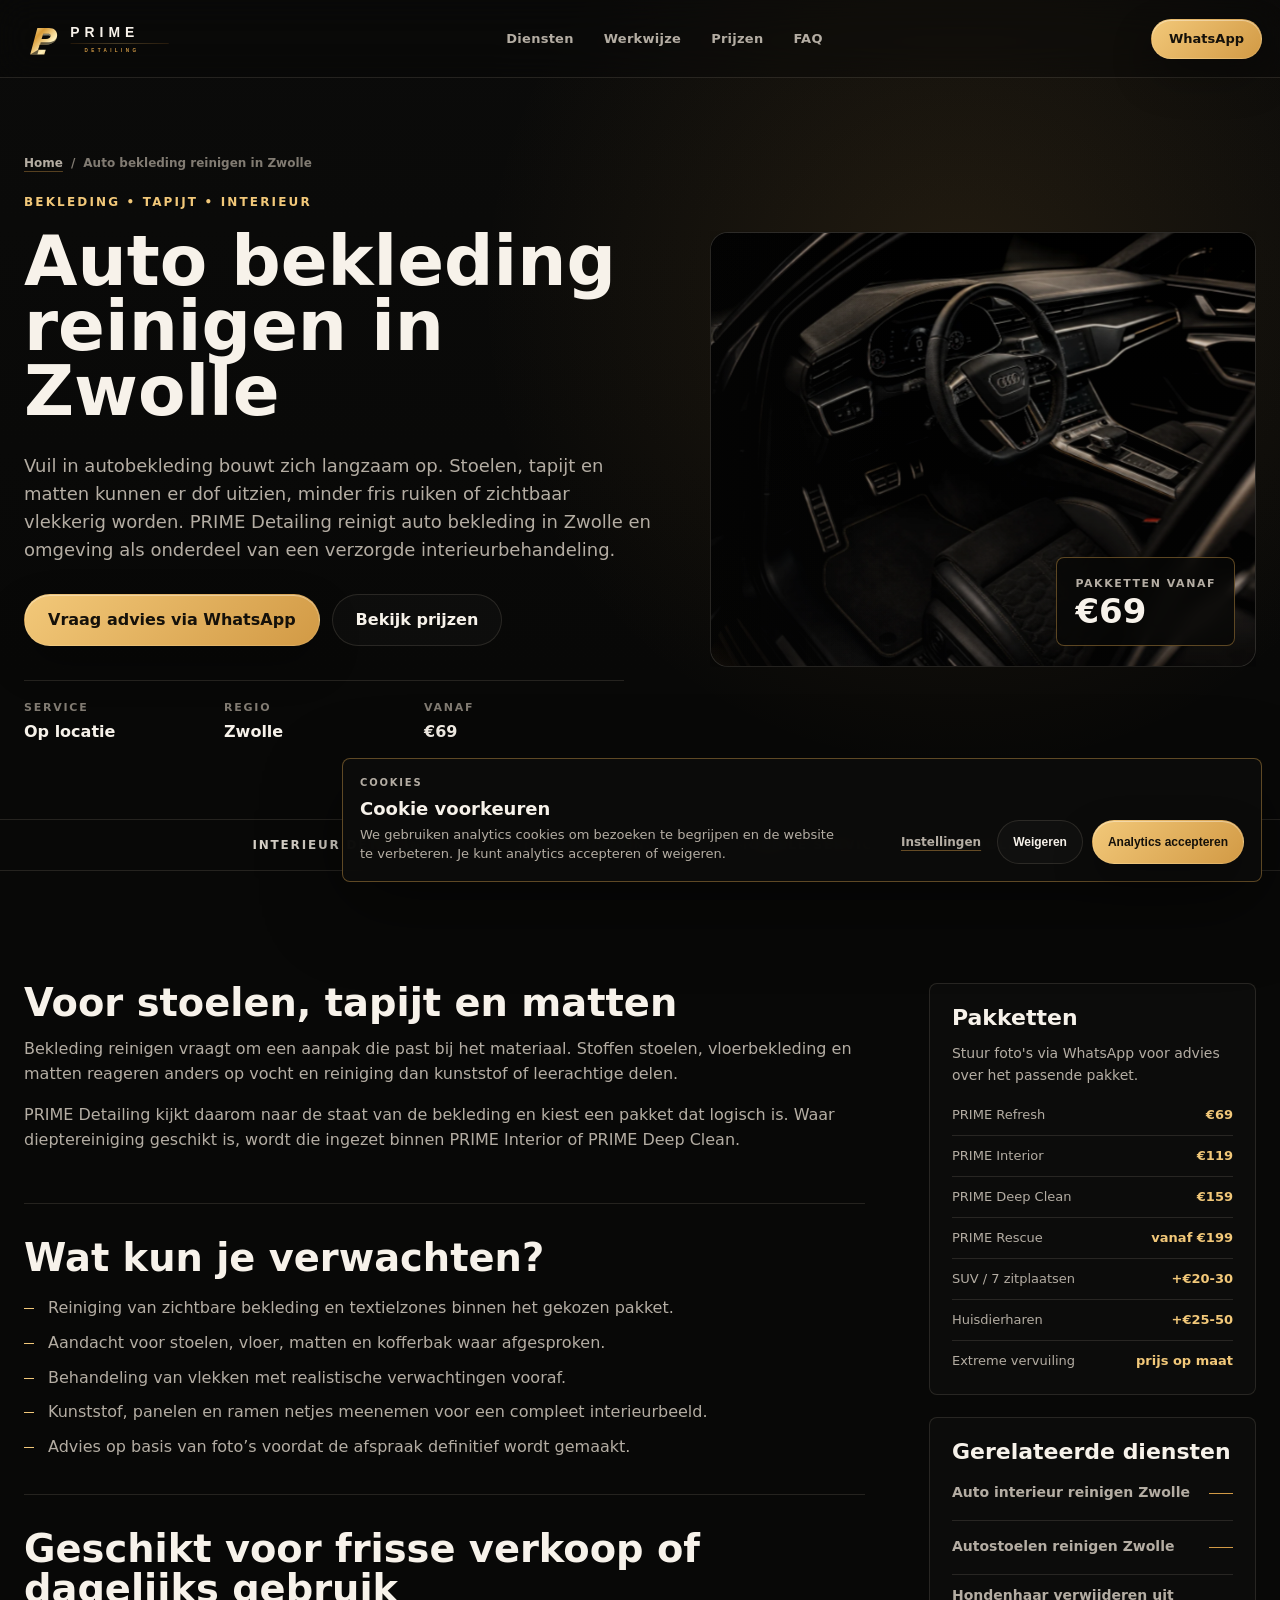
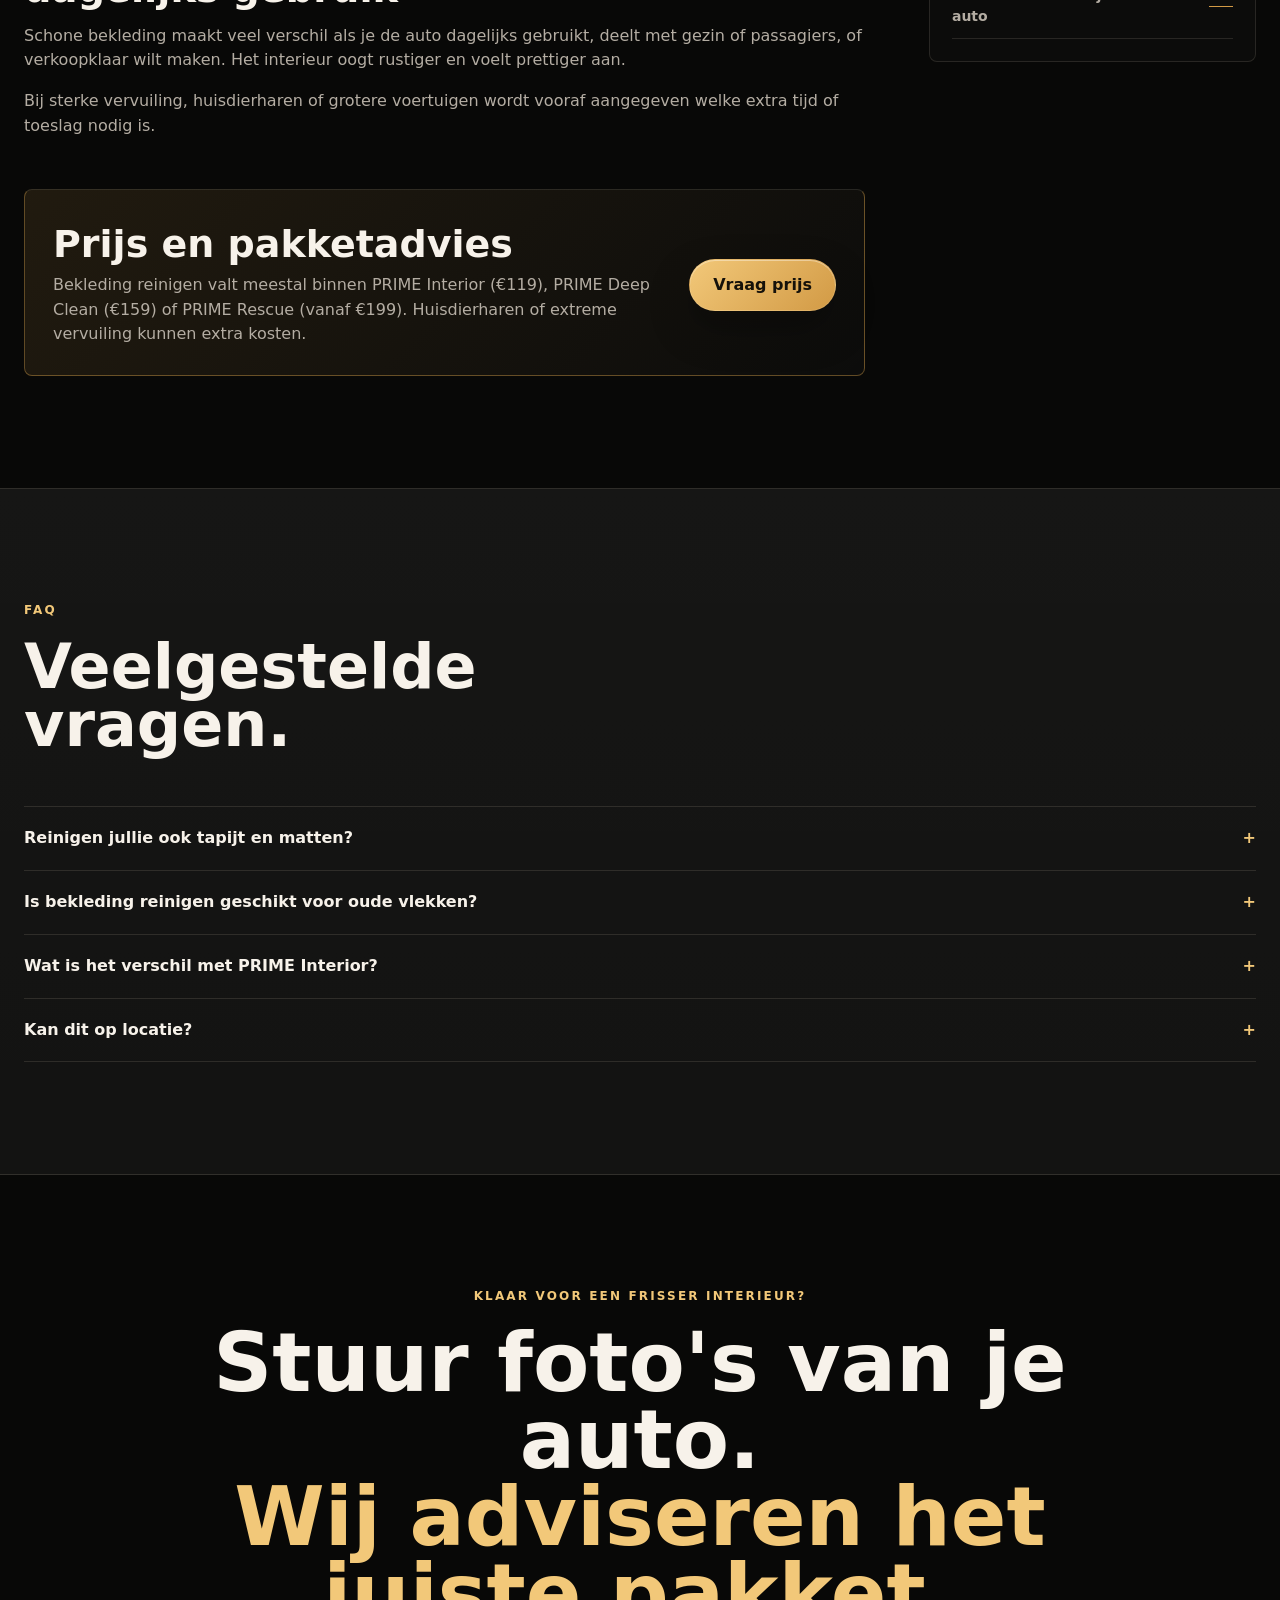
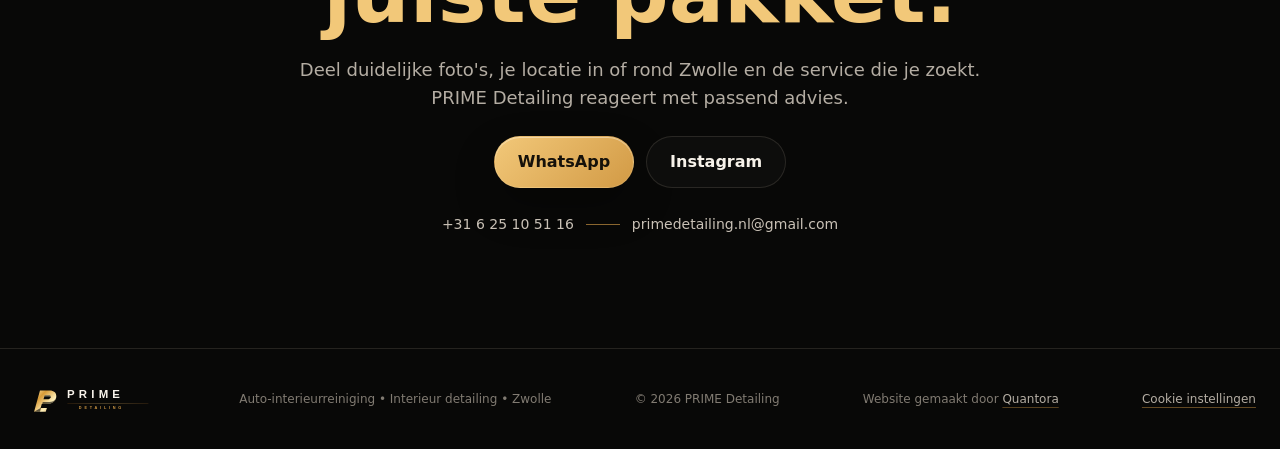
==== commit 84e19dbe: "Add Quantora footer attribution" ====
--- a/auto-bekleding-reinigen-zwolle/index.html
+++ b/auto-bekleding-reinigen-zwolle/index.html
@@ -25,7 +25,7 @@
   <link rel="icon" href="../assets/prime-logo-mark.svg" type="image/svg+xml" />
   <link rel="canonical" href="https://prime-detail.nl/auto-bekleding-reinigen-zwolle/" />
   <link rel="preload" as="image" href="../assets/prime-auto-interieur-reinigen-zwolle.webp" />
-  <link rel="stylesheet" href="../styles.css?v=20260825-local-seo" />
+  <link rel="stylesheet" href="../styles.css?v=20260923-quantora-footer" />
   <script>
     window.dataLayer = window.dataLayer || [];
     window.gtag = function(){ dataLayer.push(arguments); };
@@ -40,11 +40,11 @@
 
     window.gtag("js", new Date());
 
-    window.gtag("config", "G-OY96HZLQE2", {
+    window.gtag("config", "G-4HHXRWYFRB", {
       send_page_view: false
     });
   </script>
-  <script async src="https://www.googletagmanager.com/gtag/js?id=G-OY96HZLQE2"></script>
+  <script async src="https://www.googletagmanager.com/gtag/js?id=G-4HHXRWYFRB"></script>
   <script type="application/ld+json">
 {
       "@context": "https://schema.org",
@@ -286,6 +286,7 @@
     </div>
     <p>Auto-interieurreiniging • Interieur detailing • Zwolle</p>
     <p>© <span id="year"></span> PRIME Detailing</p>
+    <p class="footer-attribution">Website gemaakt door <a class="quantora-attribution-link" href="https://quantora.fi" target="_blank" rel="noopener" data-track-placement="footer">Quantora</a></p>
     <button class="footer-cookie-link" id="cookieSettingsFooter" type="button">Cookie instellingen</button>
   </footer>
 
@@ -313,6 +314,6 @@
   </section>
 
   <a class="floating-whatsapp wa-link" href="https://wa.me/31625105116?text=Hoi%20PRIME%2C%20ik%20wil%20graag%20mijn%20auto%20bekleding%20laten%20reinigen%20in%20Zwolle.%20Ik%20stuur%20foto's%20van%20de%20stoelen%2C%20tapijt%2C%20matten%20en%20mijn%20locatie%20mee." target="_blank" rel="noopener" aria-label="Vraag advies via WhatsApp" data-track-placement="service_floating" data-package="Auto bekleding reinigen in Zwolle">WhatsApp</a>
-  <script src="../script.js?v=20260825-local-seo"></script>
+  <script src="../script.js?v=20260923-quantora-footer"></script>
 </body>
 </html>
--- a/styles.css
+++ b/styles.css
@@ -1033,6 +1033,23 @@
 }
 .footer-brand { color: var(--text); font-size: 12px; }
 .footer-brand img { width: 132px; height: auto; }
+.footer-attribution {
+  margin: 0;
+  color: var(--muted-dark);
+  font-size: 12px;
+}
+.footer-attribution a {
+  color: var(--muted);
+  text-decoration: underline;
+  text-decoration-color: rgba(210,154,69,.38);
+  text-underline-offset: 4px;
+  transition: color .2s var(--ease), text-decoration-color .2s var(--ease);
+}
+.footer-attribution a:hover,
+.footer-attribution a:focus-visible {
+  color: var(--gold-bright);
+  text-decoration-color: rgba(242,200,121,.72);
+}
 .footer-cookie-link {
   min-height: 36px;
   padding: 0;
